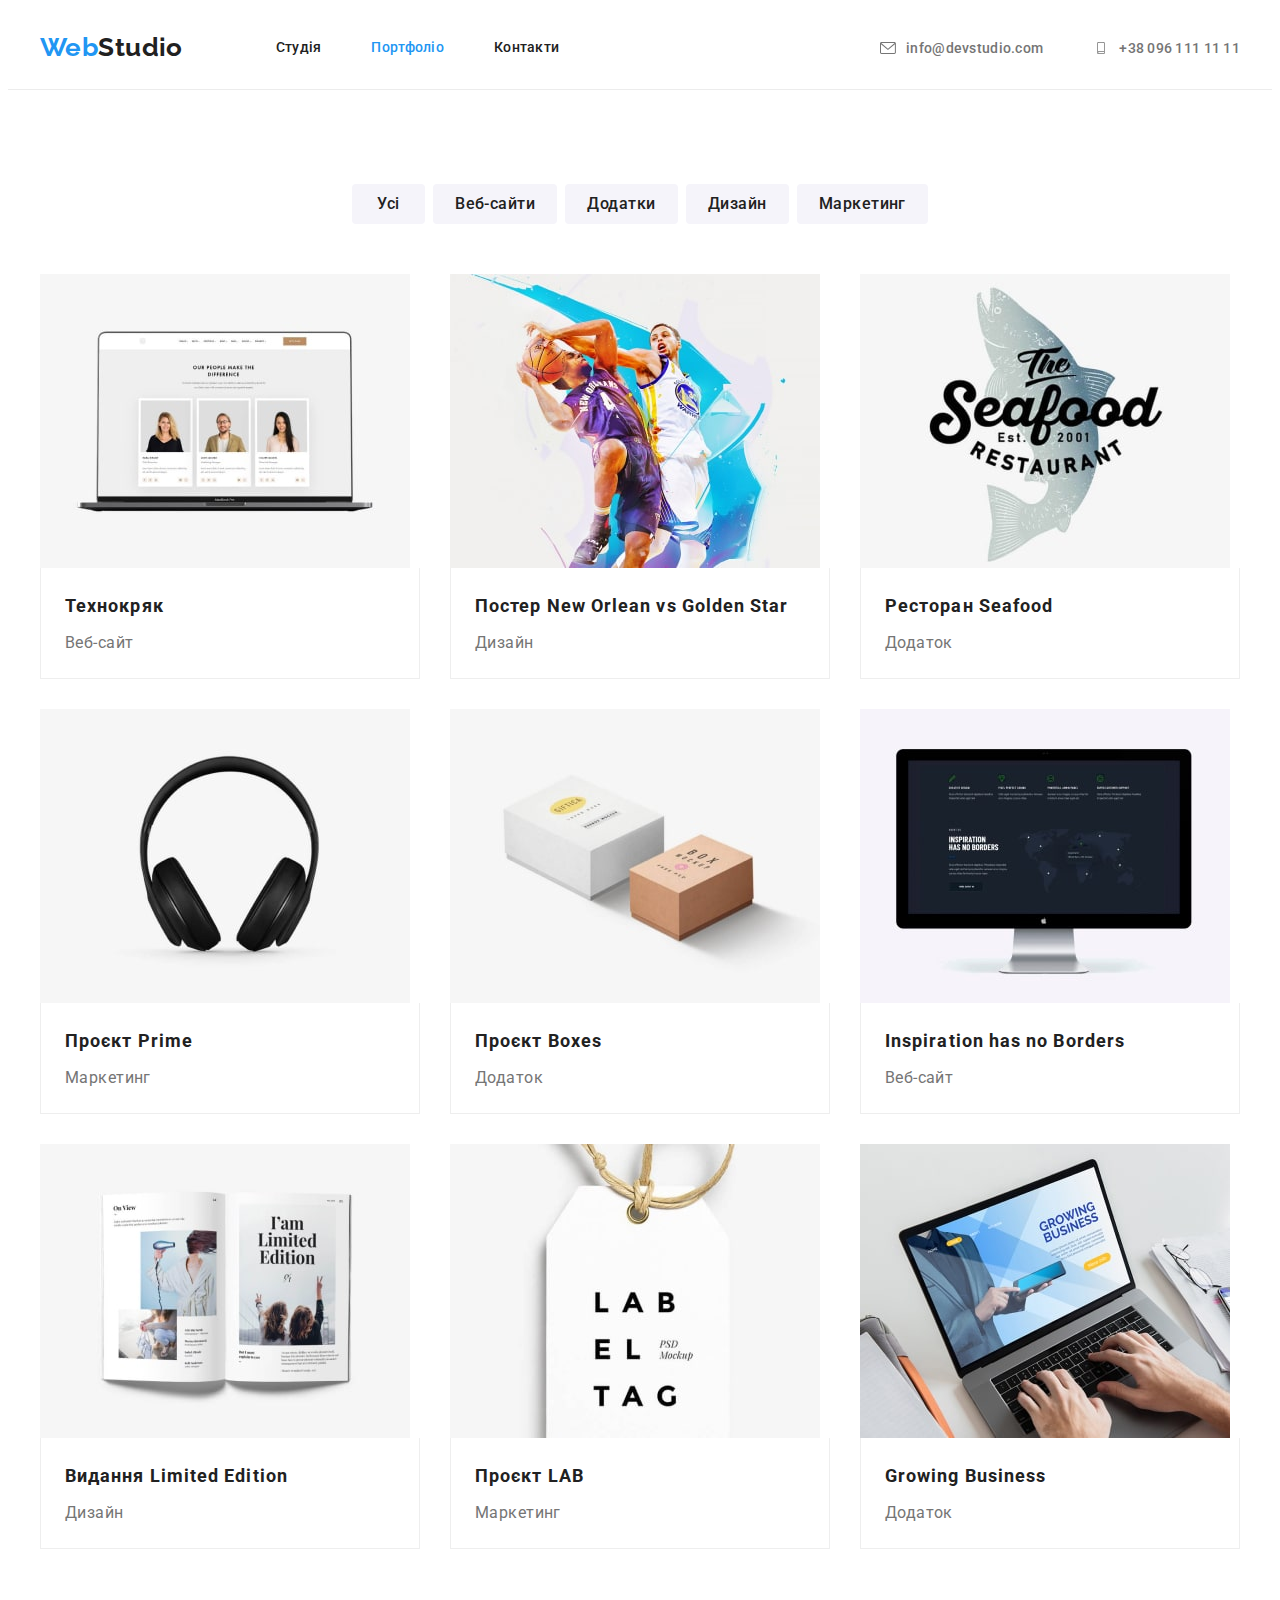
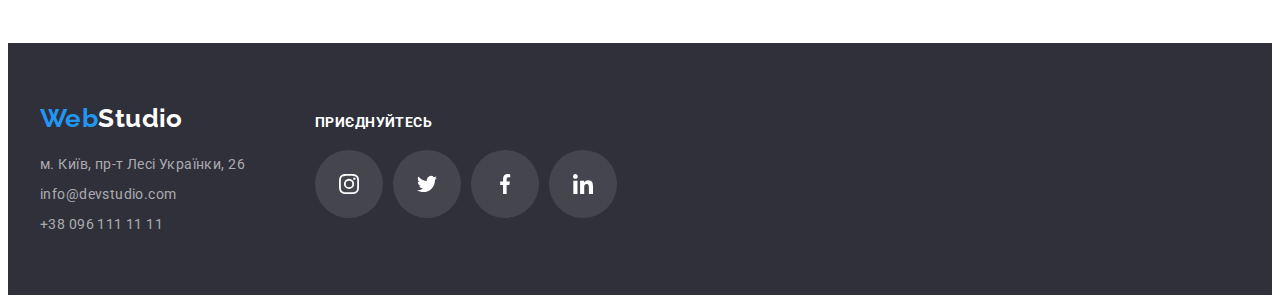
==== portfolio.html @ 2bc92772 "Initial commit" ====
<!DOCTYPE html>
<html lang="uk">
  <head>
    <meta charset="UTF-8" />
    <meta http-equiv="X-UA-Compatible" content="IE=edge" />
    <meta name="viewport" content="width=device-width, initial-scale=1.0" />
    <link rel="preconnect" href="https://fonts.googleapis.com" />
    <link rel="preconnect" href="https://fonts.gstatic.com" crossorigin />
    <link
      rel="stylesheet"
      href="https://cdnjs.cloudflare.com/ajax/libs/modern-normalize/1.1.0/modern-normalize.min.css"
      integrity="sha512-wpPYUAdjBVSE4KJnH1VR1HeZfpl1ub8YT/NKx4PuQ5NmX2tKuGu6U/JRp5y+Y8XG2tV+wKQpNHVUX03MfMFn9Q=="
      crossorigin="anonymous"
      referrerpolicy="no-referrer"
    />
    <link
      href="https://fonts.googleapis.com/css2?family=Raleway:wght@700&family=Roboto:wght@400;500;700;900&display=swap"
      rel="stylesheet"
    />
    <link rel="stylesheet" href="./css/styles.css" />
    <title>Web Studio</title>
  </head>
  <body>
    <header class="header-section">
      <div class="container header-container">
        <nav class="nav">
          <a class="logo" href="./index.html"><span>Web</span>Studio</a>
          <ul class="list nav-links">
            <li><a class="link" href="./index.html">Студія</a></li>
            <li><a class="link current" href="./portfolio.html">Портфоліо</a></li>
            <li><a class="link" href="">Контакти</a></li>
          </ul>
        </nav>
        <ul class="contacts">
          <li>
            <a class="link" href="mailto:info@devstudio.com">
              <svg class="icon" width="16px" height="12px">
                <use href="./images/icons.svg#icon-envelope"></use>
              </svg>
              info@devstudio.com</a
            >
          </li>
          <li>
            <a class="link" href="tel:+380961111111">
              <svg class="icon" width="16px" height="12px">
                <use href="./images/icons.svg#icon-smartphone"></use>
              </svg>
              +38 096 111 11 11</a
            >
          </li>
        </ul>
      </div>
    </header>
    <main>
      <section class="gallery section">
        <div class="container">
          <h1 class="hidden">Портфолио</h1>

          <!-- фильтр -->
          <ul class="filter list">
            <li class="filter-item"><button class="button" type="button">Усі</button></li>
            <li class="filter-item"><button class="button" type="button">Веб-сайти</button></li>
            <li class="filter-item"><button class="button" type="button">Додатки</button></li>
            <li class="filter-item"><button class="button" type="button">Дизайн</button></li>
            <li class="filter-item"><button class="button" type="button">Маркетинг</button></li>
          </ul>

          <!-- Галерея -->
          <ul class="work-list list">
            <li class="card">
              <a class="link" href="">
                <img
                  class="card-image"
                  src="./images/portfolio/img-1.jpg"
                  alt="Приклад роботи"
                  width="370"
                />
                <div class="desc-wrapper">
                  <h2 class="card-title">Технокряк</h2>
                  <p class="card-description">Веб-сайт</p>
                </div>
              </a>
            </li>
            <li class="card">
              <a class="link" href="">
                <img
                  class="card-image"
                  src="./images/portfolio/img-2.jpg"
                  alt="Приклад роботи"
                  width="370"
                />
                <div class="desc-wrapper">
                  <h2 class="card-title">Постер New Orlean vs Golden Star</h2>
                  <p class="card-description">Дизайн</p>
                </div>
              </a>
            </li>
            <li class="card">
              <a class="link" href="">
                <img
                  class="card-image"
                  src="./images/portfolio/img-3.jpg"
                  alt="Приклад роботи"
                  width="370"
                />
                <div class="desc-wrapper">
                  <h2 class="card-title">Ресторан Seafood</h2>
                  <p class="card-description">Додаток</p>
                </div>
              </a>
            </li>
            <li class="card">
              <a class="link" href="">
                <img
                  class="card-image"
                  src="./images/portfolio/img-4.jpg"
                  alt="Приклад роботи"
                  width="370"
                />
                <div class="desc-wrapper">
                  <h2 class="card-title">Проєкт Prime</h2>
                  <p class="card-description">Маркетинг</p>
                </div>
              </a>
            </li>
            <li class="card">
              <a class="link" href="">
                <img
                  class="card-image"
                  src="./images/portfolio/img-5.jpg"
                  alt="Приклад роботи"
                  width="370"
                />
                <div class="desc-wrapper">
                  <h2 class="card-title">Проєкт Boxes</h2>
                  <p class="card-description">Додаток</p>
                </div>
              </a>
            </li>
            <li class="card">
              <a class="link" href="">
                <img
                  class="card-image"
                  src="./images/portfolio/img-6.jpg"
                  alt="Приклад роботи"
                  width="370"
                />
                <div class="desc-wrapper">
                  <h2 class="card-title">Inspiration has no Borders</h2>
                  <p class="card-description">Веб-сайт</p>
                </div>
              </a>
            </li>
            <li class="card">
              <a class="link" href="">
                <img
                  class="card-image"
                  src="./images/portfolio/img-7.jpg"
                  alt="Приклад роботи"
                  width="370"
                />
                <div class="desc-wrapper">
                  <h2 class="card-title">Видання Limited Edition</h2>
                  <p class="card-description">Дизайн</p>
                </div>
              </a>
            </li>
            <li class="card">
              <a class="link" href="">
                <img
                  class="card-image"
                  src="./images/portfolio/img-8.jpg"
                  alt="Приклад роботи"
                  width="370"
                />
                <div class="desc-wrapper">
                  <h2 class="card-title">Проєкт LAB</h2>
                  <p class="card-description">Маркетинг</p>
                </div>
              </a>
            </li>
            <li class="card">
              <a class="link" href="">
                <img
                  class="card-image"
                  src="./images/portfolio/img-9.jpg"
                  alt="Приклад роботи"
                  width="370"
                />
                <div class="desc-wrapper">
                  <h2 class="card-title">Growing Business</h2>
                  <p class="card-description">Додаток</p>
                </div>
              </a>
            </li>
          </ul>
        </div>
      </section>
    </main>
    <footer class="section">
      <div class="container">
        <div class="address-wrap">
          <a class="logo" href="./index.html"><span>Web</span>Studio</a>
          <address>
            <ul class="list">
              <li class="item">
                <a
                  class="link location"
                  href="https://goo.gl/maps/Ng53ubhgUgU8Qism7"
                  target="_blank"
                  rel="noopener noreferrer"
                  >м. Київ, пр-т Лесі Українки, 26</a
                >
              </li>
              <li class="item">
                <a class="link" href="mailto:info@devstudio.com">info@devstudio.com</a>
              </li>
              <li class="item"><a class="link" href="tel:+380961111111">+38 096 111 11 11</a></li>
            </ul>
          </address>
        </div>
        <div class="social-wrap">
          <p class="join">приєднуйтесь</p>
          <ul class="social-list">
            <li>
              <a class="social-link" href="" aria-label="instagram">
                <svg class="social-icon" width="20" height="20">
                  <use href="./images/icons.svg#icon-instagram"></use>
                </svg>
              </a>
            </li>
            <li>
              <a class="social-link" href="" aria-label="twitter">
                <svg class="social-icon" width="20" height="20">
                  <use href="./images/icons.svg#icon-twitter"></use>
                </svg>
              </a>
            </li>
            <li>
              <a class="social-link" href="" aria-label="facebook">
                <svg class="social-icon" width="20" height="20">
                  <use href="./images/icons.svg#icon-facebook"></use>
                </svg>
              </a>
            </li>
            <li>
              <a class="social-link" href="" aria-label="linkedin">
                <svg class="social-icon" width="20" height="20">
                  <use href="./images/icons.svg#icon-linkedin"></use>
                </svg>
              </a>
            </li>
          </ul>
        </div>
      </div>
    </footer>
  </body>
</html>
---- css/styles.css ----
/* #2196F3 - accent color */
:root {
  --main-text-color: #757575;
  --title-color: #212121;
  --accent-color: #2196f3;
  --main-white-color: #ffffff;
  --main-background-color: #ffffff;
  --contact-color: #757575;
  --footer-contact-color: rgba(255, 255, 255, 0.6);
  --footer-background-color: #2f303a;
  --filter-button-background: #f5f4fa;
  --secondary-section-background: #f5f4fa;
  --header-border-color: #ececec;
  --gallery-item-border: #eeeeee;
  --social-icons-color: #afb1b8;
  --footer-social-background: rgba(255, 255, 255, 0.1);
}

.visually-hidden {
  position: absolute;
  width: 1px;
  height: 1px;
  margin: -1px;
  border: 0;
  padding: 0;

  white-space: nowrap;
  clip-path: inset(100%);
  clip: rect(0 0 0 0);
  overflow: hidden;
}

body {
  font-family: 'Roboto', 'Helvetica Neue', 'Verdana', 'Tahoma', sans-serif;
  font-size: 14px;
  line-height: 1.71;
  letter-spacing: 0.03em;

  color: var(--main-text-color);
  background-color: var(--main-background-color);
}

h1,
h2,
h3,
h4,
h5,
h6,
p,
ul {
  margin: 0;
}

img {
  display: block;
  max-width: 100%;
  height: auto;
}

ul {
  padding-left: 0;
  list-style: none;
}

.container {
  width: 1200px;
  padding-left: 15px;
  padding-right: 15px;
  margin: 0 auto;
}

.section {
  padding-top: 94px;
  padding-bottom: 94px;
  min-width: 1200px; /*без цього при зменьшені вікна обрізається сторінка */
}

.list {
  margin-top: 0;
  margin-bottom: 0;
  list-style-type: none;
}

.hidden {
  margin: 0;
  padding: 0;
  height: 0;
  visibility: hidden;
}

.title {
  margin-top: 0;
  margin-bottom: 50px;
  font-size: 36px;
  font-weight: 700;
  line-height: 1.167;
  color: var(--title-color);
}

/* header section */

header {
  border-bottom: 1px solid Var(--header-border-color);
}

.header-container {
  display: flex;
  align-items: center;
  justify-content: center;
}

.logo {
  padding-top: 24px;
  padding-bottom: 25px;

  font-family: 'Raleway', sans-serif;
  font-size: 26px;
  font-weight: 700;
  line-height: 1.1925; /*30.52/26 = 1.17, но тогда размер блока не равен 80px */
  color: var(--title-color);
  text-decoration: none;
}

.logo > span {
  color: var(--accent-color);
}

.nav {
  display: flex;
  align-items: center;
}

.nav-links {
  display: flex;
  margin-left: 93px;
  gap: 50px;
}

.nav-links .link {
  font-size: 14px;
  font-weight: 500;
  line-height: 1.17;
  letter-spacing: 0.02em;
  color: var(--title-color);
  text-decoration: none;
}

.nav-links .current,
.nav-links .link:hover,
.nav-links .link:focus {
  color: var(--accent-color);
}

.header-section .contacts {
  margin-left: auto;
}

.contacts {
  display: flex;
  gap: 50px;
}
.contacts .link {
  display: flex;
  align-items: center;

  padding: 32px 0;

  font-weight: 500;
  line-height: 1.2;
  letter-spacing: 0.02em;
  color: var(--contact-color);
  text-decoration: none;
}

.contacts .link:not(:last-child()) {
  margin-right: 50px;
}

.contacts .link:hover,
.contacts .link:focus {
  color: var(--accent-color);
}

.contacts .icon {
  vertical-align: middle;
  margin-right: 10px;
  fill: var(--contact-color);
}

.contacts .link:hover .icon,
.contacts .link:focus .icon {
  fill: var(--accent-color);
}

/* hero section */

.hero {
  background: linear-gradient(rgba(47, 48, 58, 0.4), rgba(47, 48, 58, 0.4)),
    url(../images/hero-img.jpg);
  background-color: var(--footer-background-color);
  background-position: center;
  background-size: cover;
  text-align: center;
  max-width: 1600px;
  margin: 0 auto;
}

.hero.section {
  padding-top: 200px;
  padding-bottom: 200px;
}

.hero .title {
  max-width: 696px;
  margin-bottom: 30px;
  margin-left: auto;
  margin-right: auto;
  font-size: 44px;
  font-weight: 900;
  line-height: 1.3637;
  letter-spacing: 0.06em;
  text-transform: uppercase;
  color: var(--main-white-color);
}

.order-button {
  border: none;
  min-width: 216px;
  padding: 10px 32px;

  border-radius: 4px;

  font-family: inherit;
  font-size: 16px;
  font-weight: 700;
  line-height: 1.875;
  letter-spacing: 0.06em;
  color: var(--main-white-color);
  background-color: var(--accent-color);
  box-shadow: 0px 4px 4px rgba(0, 0, 0, 0.25);
  cursor: pointer;
}

.order-button:hover,
.order-button:focus {
  background: #188ce8;
  box-shadow: 0px 4px 4px rgba(0, 0, 0, 0.15);
}

/* advantage section */

.advantage.section {
  padding-bottom: 47px;
}

.advantage .list {
  display: flex;
  gap: 30px;
}

.advantage .card {
  flex-basis: calc((100%-3 * 30px) / 4);
}

.advantage .icon-wrap {
  padding: 25px 100px;
  margin-bottom: 30px;
  background-color: var(--filter-button-background);
  border-radius: 4px;
}

.advantage .title {
  margin-bottom: 10px;
  font-size: 14px;
  font-weight: 700;
  line-height: 1.143;
  text-transform: uppercase;
}

.advantage .desc {
  margin-top: 0;
  margin-bottom: 0;
  line-height: 1.715;
}
/* our work section */

.our-work {
  text-align: center;
}
.our-work.section {
  padding-top: 47px;
}

.our-work .list {
  display: flex;
  gap: 30px;
}

.our-work .item {
  flex-basis: calc((100%-2 * 30px) / 3);
}

/* our team */
.our-team {
  background-color: var(--secondary-section-background);
  text-align: center;
}

.our-team .list {
  display: flex;
  gap: 30px;
}
.our-team .item {
  flex-basis: calc((100%-3 * 30px) / 4);

  background-color: var(--main-white-color);
  box-shadow: 0px 1px 3px rgba(0, 0, 0, 0.12), 0px 1px 1px rgba(0, 0, 0, 0.14),
    0px 2px 1px rgba(0, 0, 0, 0.2);
  border-radius: 0px 0px 4px 4px;
}

.description-wrap {
  padding: 30px 32px;
}

.member-title {
  margin-top: 0;
  margin-bottom: 10px;

  font-size: 16px;
  font-weight: 500;
  line-height: 1.1875;
  color: var(--title-color);
}

.member-position {
  margin-top: 0px;
  margin-bottom: 16px;

  font-size: 16px;
  line-height: 1.1875;
}

.social-list {
  display: flex;
  gap: 10px;
  margin: 0 auto;
}

.social-link {
  display: flex;
  justify-content: center;
  align-items: center;
  width: 44px;
  height: 44px;
  padding: 12px;
  border-radius: 50%;
}

.our-team .social-link:hover,
.our-team .social-link:focus {
  background-color: var(--accent-color);
}

.social-icon {
  fill: var(--social-icons-color);
}

.our-team .social-link:hover .social-icon,
.our-team .social-link:focus .social-icon {
  fill: var(--main-background-color);
}

/* clients section */

.clients .container {
  text-align: center;
}

.clients-list {
  display: flex;
  gap: 30px;
}

.client-link {
  display: block;
  width: 170px;
  height: 92px;
  padding: 16px 32px;

  border: 1px solid var(--social-icons-color);
  border-radius: 4px;
}

.client-link:hover,
.client-link:focus {
  border: 1px solid var(--accent-color);
}

.client-link:hover .client-icon,
.client-link:focus .client-icon {
  fill: var(--accent-color);
}

.client-icon {
  fill: var(--social-icons-color);
}

/* footer */

footer {
  background-color: var(--footer-background-color);
}

footer.section {
  padding-top: 60px;
  padding-bottom: 60px;
}

footer .container {
  display: flex;
  align-items: baseline;
}

footer .logo {
  display: inline-block;
  padding-top: 0;
  padding-bottom: 0;
  margin-bottom: 20px;

  color: var(--main-white-color);
}

footer .item {
  line-height: 1.5;
}

footer .item:not(:last-child) {
  margin-bottom: 9px;
}
footer .link {
  color: var(--footer-contact-color);
  text-decoration: none;
  font-style: normal;
}

footer .link:hover,
footer .link:focus {
  color: var(--accent-color);
}
.location {
  font-size: 14px;
  color: var(--main-white-color);
  text-decoration: none;
  font-style: normal;
}

footer .social-wrap {
  margin-left: 70px;
}

footer .join {
  font-family: 'Roboto';
  font-style: normal;
  font-weight: 700;
  font-size: 14px;
  line-height: 1.1428;
  letter-spacing: 0.03em;
  text-transform: uppercase;
  color: var(--main-white-color);
  margin-bottom: 20px;
}

footer .social-link {
  background: var(--footer-social-background);
}

footer .social-link:hover,
footer .social-link:focus {
  background: var(--accent-color);
}

footer .social-icon {
  fill: var(--main-white-color);
}

/* portfolio.html */

/* filter */
.filter {
  display: flex;
  justify-content: center;
  margin-bottom: 50px;
  gap: 8px;
}
.filter .button {
  min-width: 73px;
  padding: 6px 22px;

  border-radius: 4px;
  border: none;

  font-family: inherit;
  font-size: 16px;
  font-weight: 500;
  line-height: 1.75;
  letter-spacing: 0.03em;
  color: var(--title-color);
  background-color: var(--filter-button-background);
  cursor: pointer;
}

.filter .button:hover,
.filter .button:focus {
  color: var(--main-white-color);
  background-color: var(--accent-color);
  box-shadow: 0px 3px 1px rgba(0, 0, 0, 0.1), 0px 1px 2px rgba(0, 0, 0, 0.08),
    0px 2px 2px rgba(0, 0, 0, 0.12);
}

/* gallery */

.work-list {
  display: flex;
  flex-wrap: wrap;
  gap: 30px;
}

.gallery .link {
  display: block;
  text-decoration: none;
}

.gallery .link:hover,
.gallery .link:focus {
  box-shadow: 0px 1px 1px rgba(0, 0, 0, 0.12), 0px 4px 4px rgba(0, 0, 0, 0.06),
    1px 4px 6px rgba(0, 0, 0, 0.16);
}

.gallery .card {
  flex-basis: calc((100% - 2 * 30px) / 3);
}

.gallery .desc-wrapper {
  padding: 20px 24px;

  border-right: 1px solid var(--gallery-item-border);
  border-bottom: 1px solid var(--gallery-item-border);
  border-left: 1px solid var(--gallery-item-border);
}

.gallery .card-title {
  margin-top: 0;
  margin-bottom: 4px;

  font-size: 18px;
  font-weight: 700;
  letter-spacing: 0.06em;
  line-height: 2;
  color: var(--title-color);
}

.gallery .card-description {
  font-size: 16px;
  line-height: 1.875;
  color: var(--main-text-color);
}
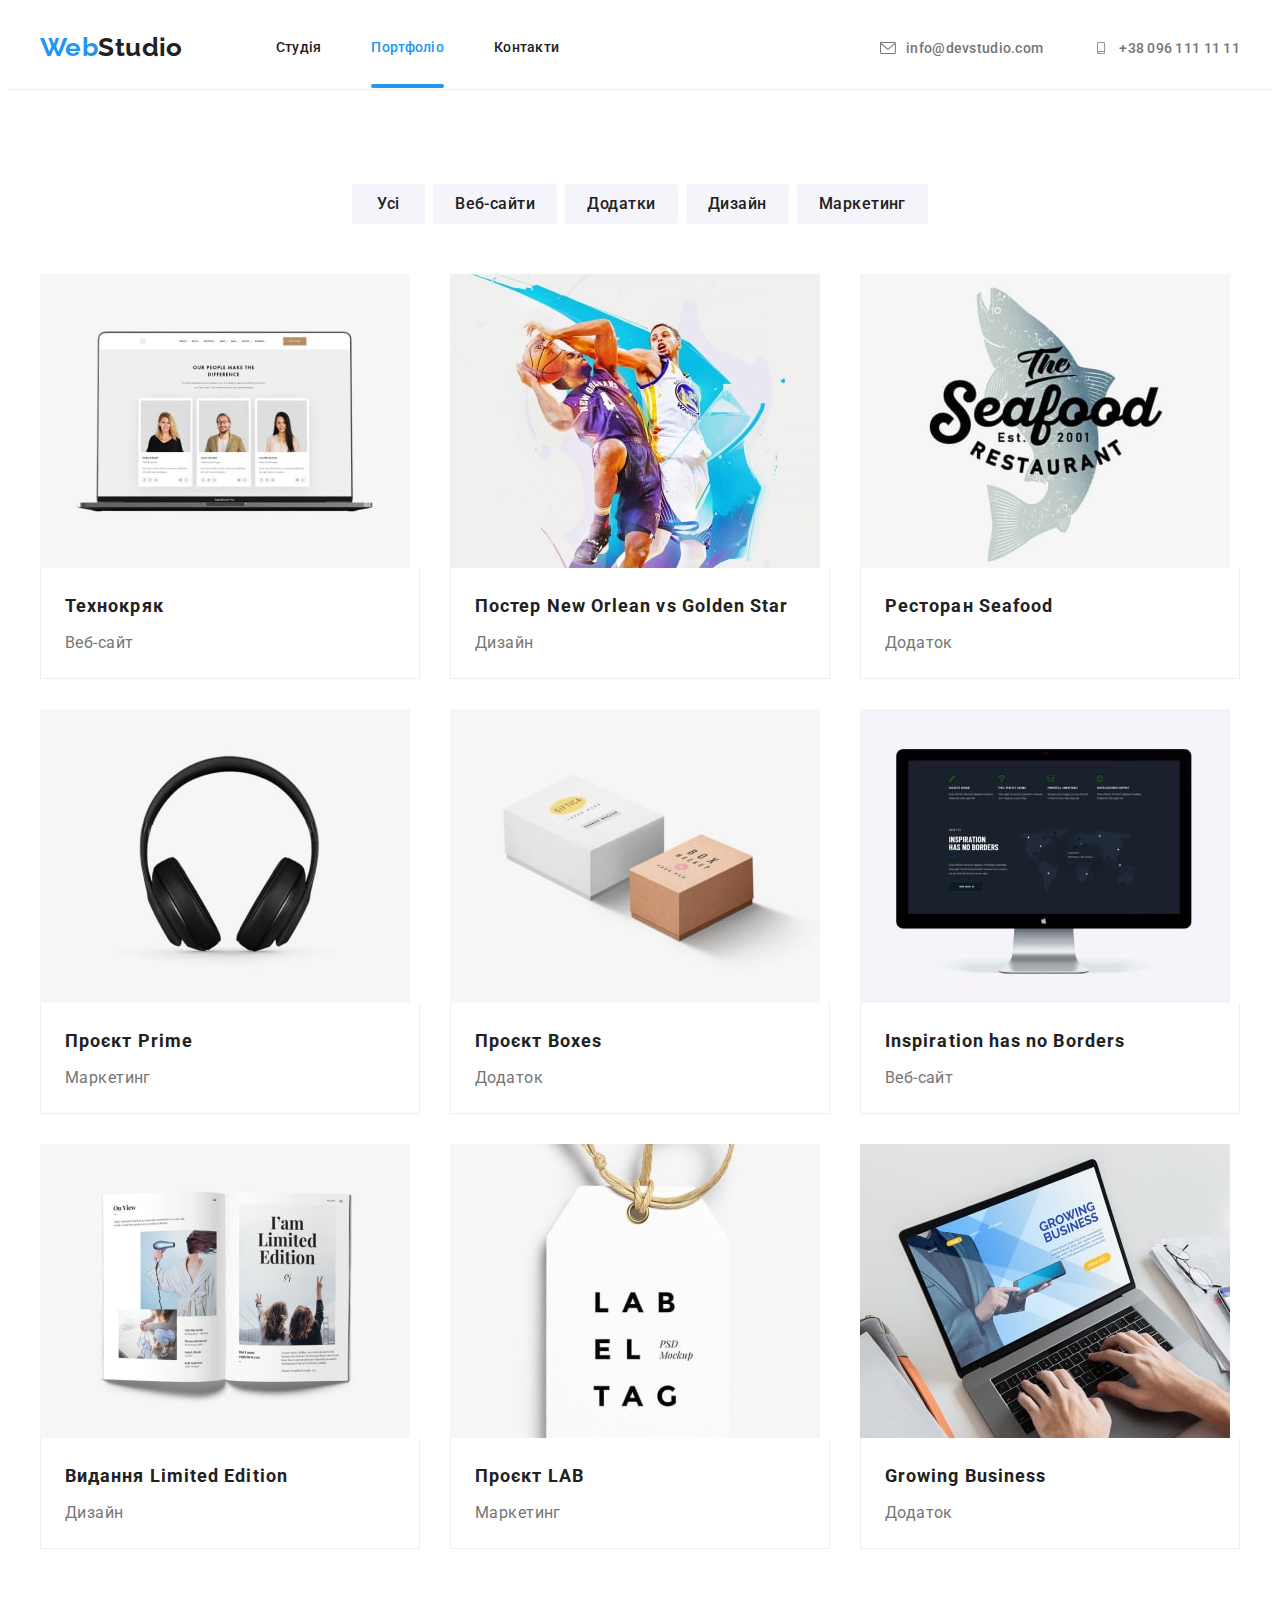
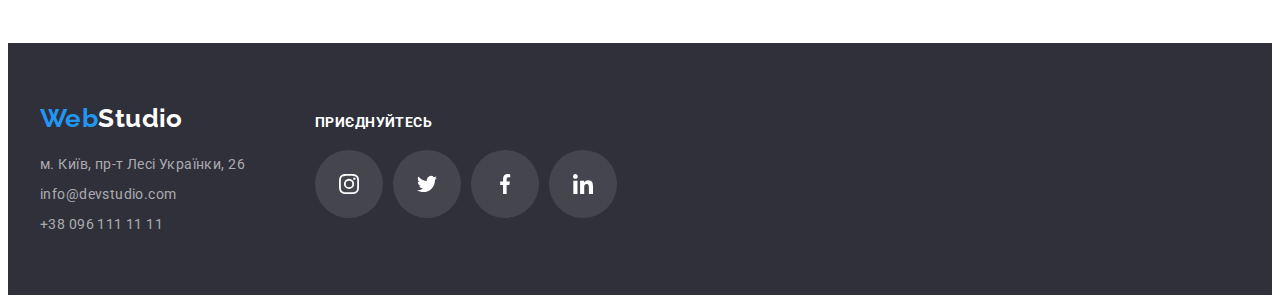
==== commit 7e6ed378: "добавляет эффекты и модальную форму." ====
--- a/portfolio.html
+++ b/portfolio.html
@@ -69,12 +69,19 @@
           <ul class="work-list list">
             <li class="card">
               <a class="link" href="">
-                <img
-                  class="card-image"
-                  src="./images/portfolio/img-1.jpg"
-                  alt="Приклад роботи"
-                  width="370"
-                />
+                <div class="overlay-wrap">
+                  <img
+                    class="card-image"
+                    src="./images/portfolio/img-1.jpg"
+                    alt="Приклад роботи"
+                    width="370"
+                  />
+                  <p class="overlay">
+                    Ресурс пропонує комплексні пропозиції з різним рівнем функціоналу та сервісів.
+                    Все це дозволить відвідувачу отримати вичерпні відомості про компанію чи
+                    приватну особу.
+                  </p>
+                </div>
                 <div class="desc-wrapper">
                   <h2 class="card-title">Технокряк</h2>
                   <p class="card-description">Веб-сайт</p>
@@ -83,12 +90,19 @@
             </li>
             <li class="card">
               <a class="link" href="">
-                <img
-                  class="card-image"
-                  src="./images/portfolio/img-2.jpg"
-                  alt="Приклад роботи"
-                  width="370"
-                />
+                <div class="overlay-wrap">
+                  <img
+                    class="card-image"
+                    src="./images/portfolio/img-2.jpg"
+                    alt="Приклад роботи"
+                    width="370"
+                  />
+                  <p class="overlay">
+                    Ресурс пропонує комплексні пропозиції з різним рівнем функціоналу та сервісів.
+                    Все це дозволить відвідувачу отримати вичерпні відомості про компанію чи
+                    приватну особу.
+                  </p>
+                </div>
                 <div class="desc-wrapper">
                   <h2 class="card-title">Постер New Orlean vs Golden Star</h2>
                   <p class="card-description">Дизайн</p>
@@ -97,12 +111,19 @@
             </li>
             <li class="card">
               <a class="link" href="">
-                <img
-                  class="card-image"
-                  src="./images/portfolio/img-3.jpg"
-                  alt="Приклад роботи"
-                  width="370"
-                />
+                <div class="overlay-wrap">
+                  <img
+                    class="card-image"
+                    src="./images/portfolio/img-3.jpg"
+                    alt="Приклад роботи"
+                    width="370"
+                  />
+                  <p class="overlay">
+                    Ресурс пропонує комплексні пропозиції з різним рівнем функціоналу та сервісів.
+                    Все це дозволить відвідувачу отримати вичерпні відомості про компанію чи
+                    приватну особу.
+                  </p>
+                </div>
                 <div class="desc-wrapper">
                   <h2 class="card-title">Ресторан Seafood</h2>
                   <p class="card-description">Додаток</p>
@@ -111,12 +132,19 @@
             </li>
             <li class="card">
               <a class="link" href="">
-                <img
-                  class="card-image"
-                  src="./images/portfolio/img-4.jpg"
-                  alt="Приклад роботи"
-                  width="370"
-                />
+                <div class="overlay-wrap">
+                  <img
+                    class="card-image"
+                    src="./images/portfolio/img-4.jpg"
+                    alt="Приклад роботи"
+                    width="370"
+                  />
+                  <p class="overlay">
+                    Ресурс пропонує комплексні пропозиції з різним рівнем функціоналу та сервісів.
+                    Все це дозволить відвідувачу отримати вичерпні відомості про компанію чи
+                    приватну особу.
+                  </p>
+                </div>
                 <div class="desc-wrapper">
                   <h2 class="card-title">Проєкт Prime</h2>
                   <p class="card-description">Маркетинг</p>
@@ -125,12 +153,19 @@
             </li>
             <li class="card">
               <a class="link" href="">
-                <img
-                  class="card-image"
-                  src="./images/portfolio/img-5.jpg"
-                  alt="Приклад роботи"
-                  width="370"
-                />
+                <div class="overlay-wrap">
+                  <img
+                    class="card-image"
+                    src="./images/portfolio/img-5.jpg"
+                    alt="Приклад роботи"
+                    width="370"
+                  />
+                  <p class="overlay">
+                    Ресурс пропонує комплексні пропозиції з різним рівнем функціоналу та сервісів.
+                    Все це дозволить відвідувачу отримати вичерпні відомості про компанію чи
+                    приватну особу.
+                  </p>
+                </div>
                 <div class="desc-wrapper">
                   <h2 class="card-title">Проєкт Boxes</h2>
                   <p class="card-description">Додаток</p>
@@ -139,12 +174,19 @@
             </li>
             <li class="card">
               <a class="link" href="">
-                <img
-                  class="card-image"
-                  src="./images/portfolio/img-6.jpg"
-                  alt="Приклад роботи"
-                  width="370"
-                />
+                <div class="overlay-wrap">
+                  <img
+                    class="card-image"
+                    src="./images/portfolio/img-6.jpg"
+                    alt="Приклад роботи"
+                    width="370"
+                  />
+                  <p class="overlay">
+                    Ресурс пропонує комплексні пропозиції з різним рівнем функціоналу та сервісів.
+                    Все це дозволить відвідувачу отримати вичерпні відомості про компанію чи
+                    приватну особу.
+                  </p>
+                </div>
                 <div class="desc-wrapper">
                   <h2 class="card-title">Inspiration has no Borders</h2>
                   <p class="card-description">Веб-сайт</p>
@@ -153,12 +195,19 @@
             </li>
             <li class="card">
               <a class="link" href="">
-                <img
-                  class="card-image"
-                  src="./images/portfolio/img-7.jpg"
-                  alt="Приклад роботи"
-                  width="370"
-                />
+                <div class="overlay-wrap">
+                  <img
+                    class="card-image"
+                    src="./images/portfolio/img-7.jpg"
+                    alt="Приклад роботи"
+                    width="370"
+                  />
+                  <p class="overlay">
+                    Ресурс пропонує комплексні пропозиції з різним рівнем функціоналу та сервісів.
+                    Все це дозволить відвідувачу отримати вичерпні відомості про компанію чи
+                    приватну особу.
+                  </p>
+                </div>
                 <div class="desc-wrapper">
                   <h2 class="card-title">Видання Limited Edition</h2>
                   <p class="card-description">Дизайн</p>
@@ -167,12 +216,19 @@
             </li>
             <li class="card">
               <a class="link" href="">
-                <img
-                  class="card-image"
-                  src="./images/portfolio/img-8.jpg"
-                  alt="Приклад роботи"
-                  width="370"
-                />
+                <div class="overlay-wrap">
+                  <img
+                    class="card-image"
+                    src="./images/portfolio/img-8.jpg"
+                    alt="Приклад роботи"
+                    width="370"
+                  />
+                  <p class="overlay">
+                    Ресурс пропонує комплексні пропозиції з різним рівнем функціоналу та сервісів.
+                    Все це дозволить відвідувачу отримати вичерпні відомості про компанію чи
+                    приватну особу.
+                  </p>
+                </div>
                 <div class="desc-wrapper">
                   <h2 class="card-title">Проєкт LAB</h2>
                   <p class="card-description">Маркетинг</p>
@@ -181,12 +237,19 @@
             </li>
             <li class="card">
               <a class="link" href="">
-                <img
-                  class="card-image"
-                  src="./images/portfolio/img-9.jpg"
-                  alt="Приклад роботи"
-                  width="370"
-                />
+                <div class="overlay-wrap">
+                  <img
+                    class="card-image"
+                    src="./images/portfolio/img-9.jpg"
+                    alt="Приклад роботи"
+                    width="370"
+                  />
+                  <p class="overlay">
+                    Ресурс пропонує комплексні пропозиції з різним рівнем функціоналу та сервісів.
+                    Все це дозволить відвідувачу отримати вичерпні відомості про компанію чи
+                    приватну особу.
+                  </p>
+                </div>
                 <div class="desc-wrapper">
                   <h2 class="card-title">Growing Business</h2>
                   <p class="card-description">Додаток</p>
--- a/css/styles.css
+++ b/css/styles.css
@@ -14,6 +14,7 @@
   --gallery-item-border: #eeeeee;
   --social-icons-color: #afb1b8;
   --footer-social-background: rgba(255, 255, 255, 0.1);
+  --transition: 250ms cubic-bezier(0.4, 0, 0.2, 1);
 }
 
 .visually-hidden {
@@ -28,6 +29,12 @@
   clip-path: inset(100%);
   clip: rect(0 0 0 0);
   overflow: hidden;
+}
+
+.is-hidden {
+  visibility: hidden;
+  opacity: 0;
+  pointer-events: none;
 }
 
 body {
@@ -139,6 +146,10 @@
 .nav-links .link {
   font-size: 14px;
   font-weight: 500;
+  padding: 32px 0;
+
+  position: relative;
+
   line-height: 1.17;
   letter-spacing: 0.02em;
   color: var(--title-color);
@@ -149,6 +160,18 @@
 .nav-links .link:hover,
 .nav-links .link:focus {
   color: var(--accent-color);
+}
+
+.nav-links .current::after {
+  content: '';
+  display: block;
+  width: 100%;
+  height: 4px;
+  border-radius: 2px;
+  background-color: var(--accent-color);
+
+  position: absolute;
+  bottom: -1px;
 }
 
 .header-section .contacts {
@@ -170,6 +193,9 @@
   letter-spacing: 0.02em;
   color: var(--contact-color);
   text-decoration: none;
+
+  transition: var(--transition);
+  transition-property: color;
 }
 
 .contacts .link:not(:last-child()) {
@@ -185,6 +211,8 @@
   vertical-align: middle;
   margin-right: 10px;
   fill: var(--contact-color);
+  transition: var(--transition);
+  transition-property: fill;
 }
 
 .contacts .link:hover .icon,
@@ -239,6 +267,9 @@
   background-color: var(--accent-color);
   box-shadow: 0px 4px 4px rgba(0, 0, 0, 0.25);
   cursor: pointer;
+
+  transition: var(--transition);
+  transition-property: background, box-shadow;
 }
 
 .order-button:hover,
@@ -298,6 +329,24 @@
 
 .our-work .item {
   flex-basis: calc((100%-2 * 30px) / 3);
+  position: relative;
+}
+
+.our-work .desc {
+  position: absolute;
+  bottom: 0;
+
+  width: 100%;
+  padding: 27px 0;
+
+  font-size: 14px;
+  font-weight: 700;
+  line-height: 1.143;
+  letter-spacing: 0.03em;
+  text-transform: uppercase;
+  color: var(--main-white-color);
+
+  background-color: rgba(47, 48, 58, 0.8);
 }
 
 /* our team */
@@ -355,6 +404,9 @@
   height: 44px;
   padding: 12px;
   border-radius: 50%;
+
+  transition: var(--transition);
+  transition-property: background-color;
 }
 
 .our-team .social-link:hover,
@@ -364,6 +416,8 @@
 
 .social-icon {
   fill: var(--social-icons-color);
+  transition: var(--transition);
+  transition-property: fill;
 }
 
 .our-team .social-link:hover .social-icon,
@@ -390,6 +444,9 @@
 
   border: 1px solid var(--social-icons-color);
   border-radius: 4px;
+
+  transition: var(--transition);
+  transition-property: border;
 }
 
 .client-link:hover,
@@ -404,6 +461,70 @@
 
 .client-icon {
   fill: var(--social-icons-color);
+  transition: var(--transition);
+  transition-property: fill;
+}
+
+.backdrop {
+  display: flex;
+  align-items: center;
+  justify-content: center;
+
+  position: fixed;
+  top: 0;
+  left: 0;
+  width: 100%;
+  height: 100%;
+
+  background-color: rgba(0, 0, 0, 0.2);
+
+  transition: var(--transition);
+  transition-property: opacity, visibility;
+}
+
+.order-window {
+  position: relative;
+
+  width: 528px;
+  height: 581px;
+
+  background: var(--main-background-color);
+  box-shadow: 0px 1px 3px rgba(0, 0, 0, 0.12), 0px 1px 1px rgba(0, 0, 0, 0.14),
+    0px 2px 1px rgba(0, 0, 0, 0.2);
+  border-radius: 4px;
+}
+
+.button-close {
+  display: flex;
+  align-items: center;
+  justify-content: center;
+
+  padding: 6px;
+
+  position: absolute;
+  right: 8px;
+  top: 8px;
+
+  width: 30px;
+  height: 30px;
+
+  background: var(--main-background-color);
+  border: 1px solid rgba(0, 0, 0, 0.1);
+  border-radius: 50%;
+
+  cursor: pointer;
+
+  transition: var(--transition);
+  transition-property: color;
+}
+
+.button-close:hover,
+.button-close:focus {
+  color: var(--accent-color);
+}
+
+.button-close .icon {
+  fill: currentColor;
 }
 
 /* footer */
@@ -442,6 +563,9 @@
   color: var(--footer-contact-color);
   text-decoration: none;
   font-style: normal;
+
+  transition: var(--transition);
+  transition-property: color;
 }
 
 footer .link:hover,
@@ -473,6 +597,9 @@
 
 footer .social-link {
   background: var(--footer-social-background);
+
+  transition: var(--transition);
+  transition-property: background;
 }
 
 footer .social-link:hover,
@@ -508,6 +635,10 @@
   color: var(--title-color);
   background-color: var(--filter-button-background);
   cursor: pointer;
+  box-shadow: none;
+
+  transition: var(--transition);
+  transition-property: color, background-color, box-shadow;
 }
 
 .filter .button:hover,
@@ -529,6 +660,10 @@
 .gallery .link {
   display: block;
   text-decoration: none;
+  box-shadow: none;
+
+  transition: var(--transition);
+  transition-property: box-shadow;
 }
 
 .gallery .link:hover,
@@ -539,6 +674,40 @@
 
 .gallery .card {
   flex-basis: calc((100% - 2 * 30px) / 3);
+}
+
+.gallery .overlay-wrap {
+  position: relative;
+  overflow: hidden;
+}
+
+.gallery .overlay {
+  position: absolute;
+  bottom: -100%;
+
+  display: flex;
+  align-items: center;
+
+  width: 100%;
+  height: 294px;
+  padding: 0 24px;
+
+  font-size: 18px;
+  font-weight: 400;
+  line-height: 1.5555;
+
+  color: var(--main-white-color);
+  background-color: rgba(33, 150, 243, 0.9);
+
+  transition: var(--transition);
+  transition-property: bottom;
+  /* transition-duration: 250ms;
+  transition-timing-function: cubic-bezier(0.4, 0, 0.2, 1); */
+}
+
+.gallery .link:hover .overlay,
+.gallery .link:focus .overlay {
+  bottom: 0;
 }
 
 .gallery .desc-wrapper {
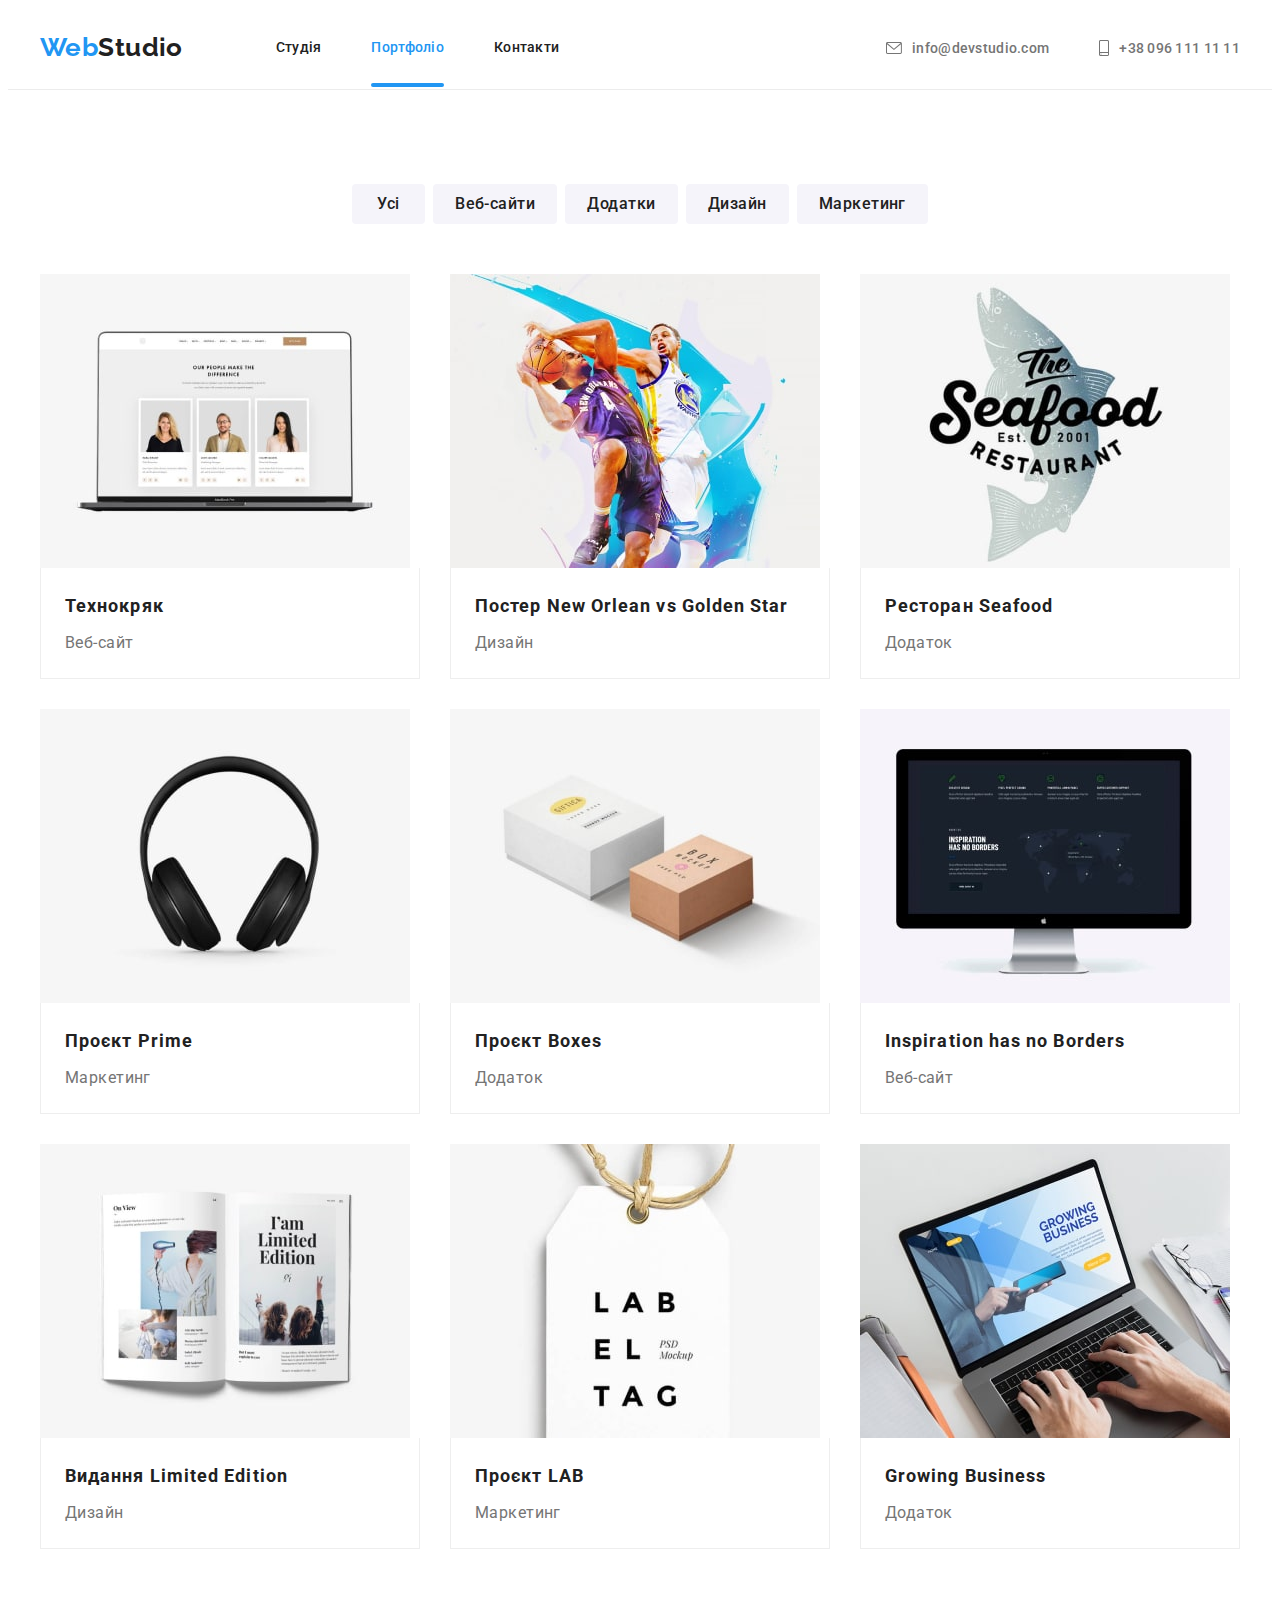
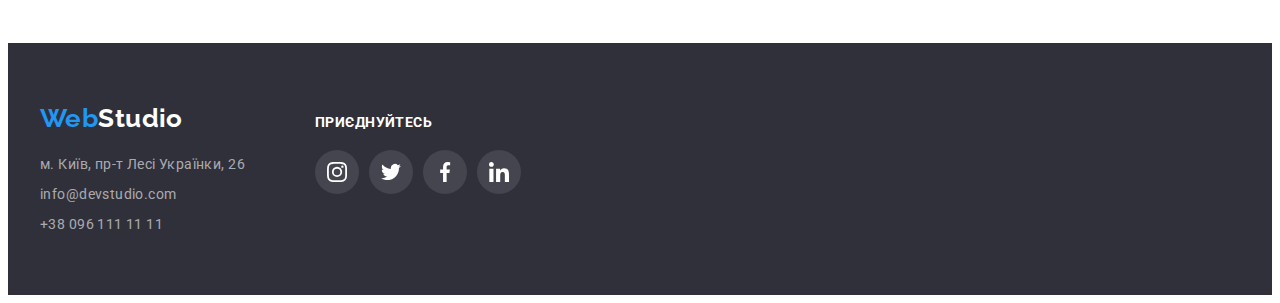
==== commit 4bb065ac: "Исправляет ошибки" ====
--- a/portfolio.html
+++ b/portfolio.html
@@ -42,7 +42,7 @@
           </li>
           <li>
             <a class="link" href="tel:+380961111111">
-              <svg class="icon" width="16px" height="12px">
+              <svg class="icon" width="10px" height="16px">
                 <use href="./images/icons.svg#icon-smartphone"></use>
               </svg>
               +38 096 111 11 11</a
--- a/css/styles.css
+++ b/css/styles.css
@@ -37,6 +37,13 @@
   pointer-events: none;
 }
 
+.centered {
+  top: 50%;
+  left: 50%;
+
+  transform: translate(-50%, -50%);
+}
+
 body {
   font-family: 'Roboto', 'Helvetica Neue', 'Verdana', 'Tahoma', sans-serif;
   font-size: 14px;
@@ -171,7 +178,7 @@
   background-color: var(--accent-color);
 
   position: absolute;
-  bottom: -1px;
+  bottom: 0px; /*Якщо придивитись на макеті, полоса залізає на бордер. А з 0px вона над бордером */
 }
 
 .header-section .contacts {
@@ -294,7 +301,13 @@
 }
 
 .advantage .icon-wrap {
-  padding: 25px 100px;
+  width: 100%;
+  height: 120px;
+
+  display: flex;
+  align-items: center;
+  justify-content: center;
+
   margin-bottom: 30px;
   background-color: var(--filter-button-background);
   border-radius: 4px;
@@ -402,7 +415,7 @@
   align-items: center;
   width: 44px;
   height: 44px;
-  padding: 12px;
+
   border-radius: 50%;
 
   transition: var(--transition);
@@ -437,10 +450,12 @@
 }
 
 .client-link {
-  display: block;
+  display: flex;
+  align-items: center;
+  justify-content: center;
+
   width: 170px;
   height: 92px;
-  padding: 16px 32px;
 
   border: 1px solid var(--social-icons-color);
   border-radius: 4px;
@@ -466,10 +481,6 @@
 }
 
 .backdrop {
-  display: flex;
-  align-items: center;
-  justify-content: center;
-
   position: fixed;
   top: 0;
   left: 0;
@@ -483,7 +494,7 @@
 }
 
 .order-window {
-  position: relative;
+  position: absolute;
 
   width: 528px;
   height: 581px;
@@ -498,8 +509,6 @@
   display: flex;
   align-items: center;
   justify-content: center;
-
-  padding: 6px;
 
   position: absolute;
   right: 8px;
@@ -683,31 +692,28 @@
 
 .gallery .overlay {
   position: absolute;
-  bottom: -100%;
+  transform: translateY(0);
 
   display: flex;
   align-items: center;
 
   width: 100%;
-  height: 294px;
+  height: 100%;
   padding: 0 24px;
 
   font-size: 18px;
-  font-weight: 400;
-  line-height: 1.5555;
+  line-height: 1.55;
 
   color: var(--main-white-color);
   background-color: rgba(33, 150, 243, 0.9);
 
   transition: var(--transition);
-  transition-property: bottom;
-  /* transition-duration: 250ms;
-  transition-timing-function: cubic-bezier(0.4, 0, 0.2, 1); */
+  transition-property: transform;
 }
 
 .gallery .link:hover .overlay,
 .gallery .link:focus .overlay {
-  bottom: 0;
+  transform: translateY(-100%);
 }
 
 .gallery .desc-wrapper {
